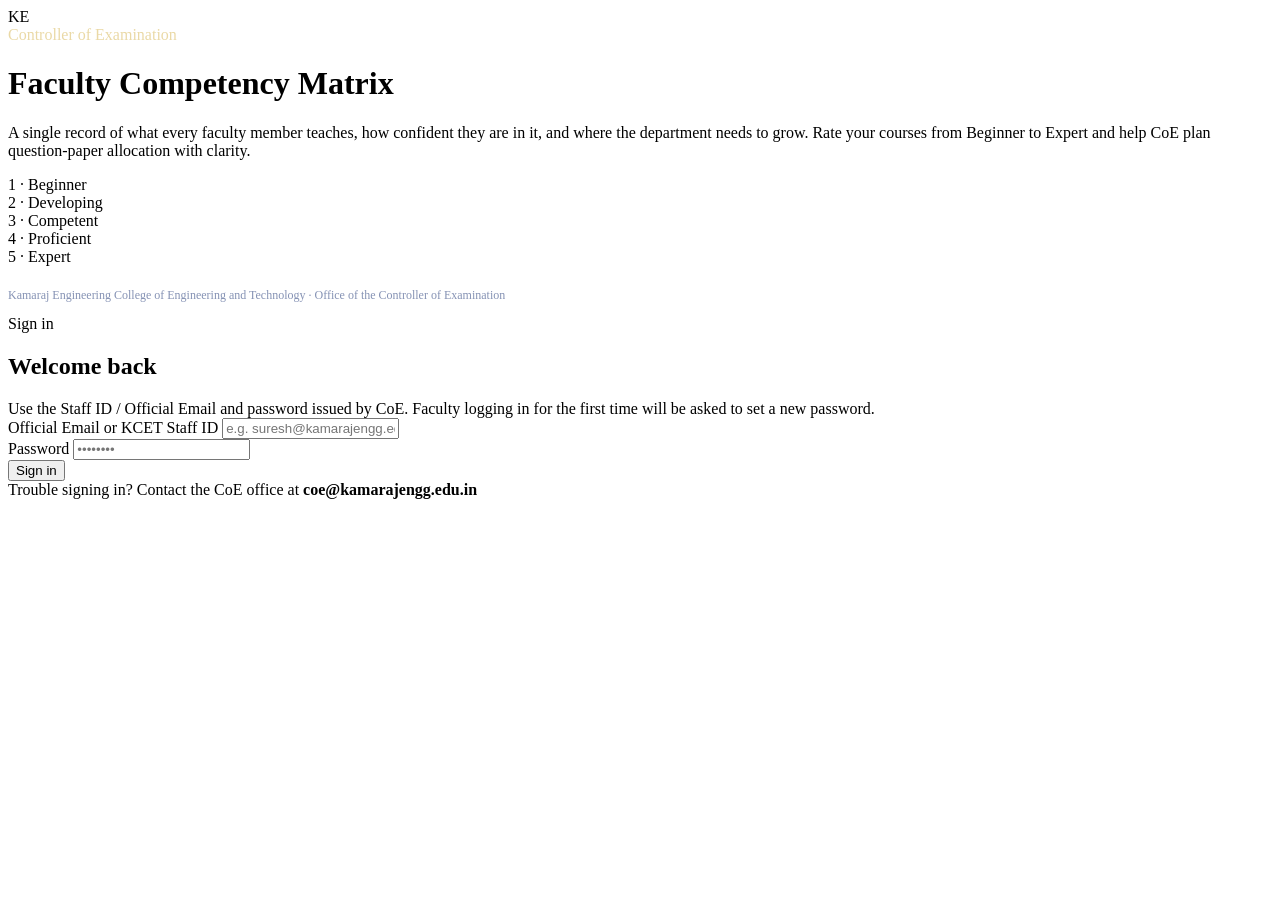
==== index.html @ 2b627d6b "Add files via upload" ====
<!DOCTYPE html>
<html lang="en">
<head>
<meta charset="UTF-8">
<meta name="viewport" content="width=device-width, initial-scale=1.0">
<title>Faculty Competency Matrix | Kamaraj Engineering College of Engineering and Technology</title>
<link rel="preconnect" href="https://fonts.googleapis.com">
<link href="https://fonts.googleapis.com/css2?family=Fraunces:wght@500;600;700&family=Inter:wght@400;500;600;700&family=IBM+Plex+Mono:wght@500;600&display=swap" rel="stylesheet">
<link rel="stylesheet" href="css/style.css">
</head>
<body>

<div class="login-wrap">
  <div class="login-art">
    <div>
      <div class="crest-lg">KE</div>
      <div class="eyebrow" style="color:#EAD9A6">Controller of Examination</div>
      <h1>Faculty Competency Matrix</h1>
      <p>A single record of what every faculty member teaches, how confident they are in it, and where the department needs to grow. Rate your courses from Beginner to Expert and help CoE plan question-paper allocation with clarity.</p>
    </div>
    <div>
      <div class="scale-strip">
        <div class="scale-chip">1 · Beginner</div>
        <div class="scale-chip">2 · Developing</div>
        <div class="scale-chip">3 · Competent</div>
        <div class="scale-chip">4 · Proficient</div>
        <div class="scale-chip">5 · Expert</div>
      </div>
      <p style="margin-top:22px;font-size:12px;color:#8592B4">Kamaraj Engineering College of Engineering and Technology &middot; Office of the Controller of Examination</p>
    </div>
  </div>

  <div class="login-side">
    <div class="login-box">
      <div class="eyebrow">Sign in</div>
      <h2>Welcome back</h2>
      <div class="lede">Use the Staff ID / Official Email and password issued by CoE. Faculty logging in for the first time will be asked to set a new password.</div>

      <form id="loginForm" autocomplete="off">
        <div class="field">
          <label for="loginId">Official Email or KCET Staff ID</label>
          <input type="text" id="loginId" placeholder="e.g. suresh@kamarajengg.edu.in" required>
        </div>
        <div class="field">
          <label for="loginPass">Password</label>
          <input type="password" id="loginPass" placeholder="••••••••" required>
        </div>
        <div class="error-text" id="loginError"></div>
        <button type="submit" class="btn btn-primary btn-block" id="loginBtn">
          <span id="loginBtnText">Sign in</span>
        </button>
      </form>
      <div class="hint mt-16">Trouble signing in? Contact the CoE office at <strong>coe@kamarajengg.edu.in</strong></div>
    </div>
  </div>
</div>

<!-- Force password change modal -->
<div class="modal-overlay" id="pwModal" style="display:none">
  <div class="modal">
    <div class="modal-head">
      <h3>Set a new password</h3>
      <div class="hint mt-8">This is a first-time login (or your password was reset by admin). Please choose a new password to continue.</div>
    </div>
    <div class="modal-body">
      <div class="field">
        <label>New password</label>
        <input type="password" id="newPass1" placeholder="Minimum 6 characters">
      </div>
      <div class="field">
        <label>Confirm new password</label>
        <input type="password" id="newPass2" placeholder="Re-enter new password">
      </div>
      <div class="error-text" id="pwError"></div>
    </div>
    <div class="modal-foot">
      <button class="btn btn-primary" id="pwSaveBtn">Save & Continue</button>
    </div>
  </div>
</div>

<script src="js/config.js"></script>
<script src="js/login.js"></script>
</body>
</html>
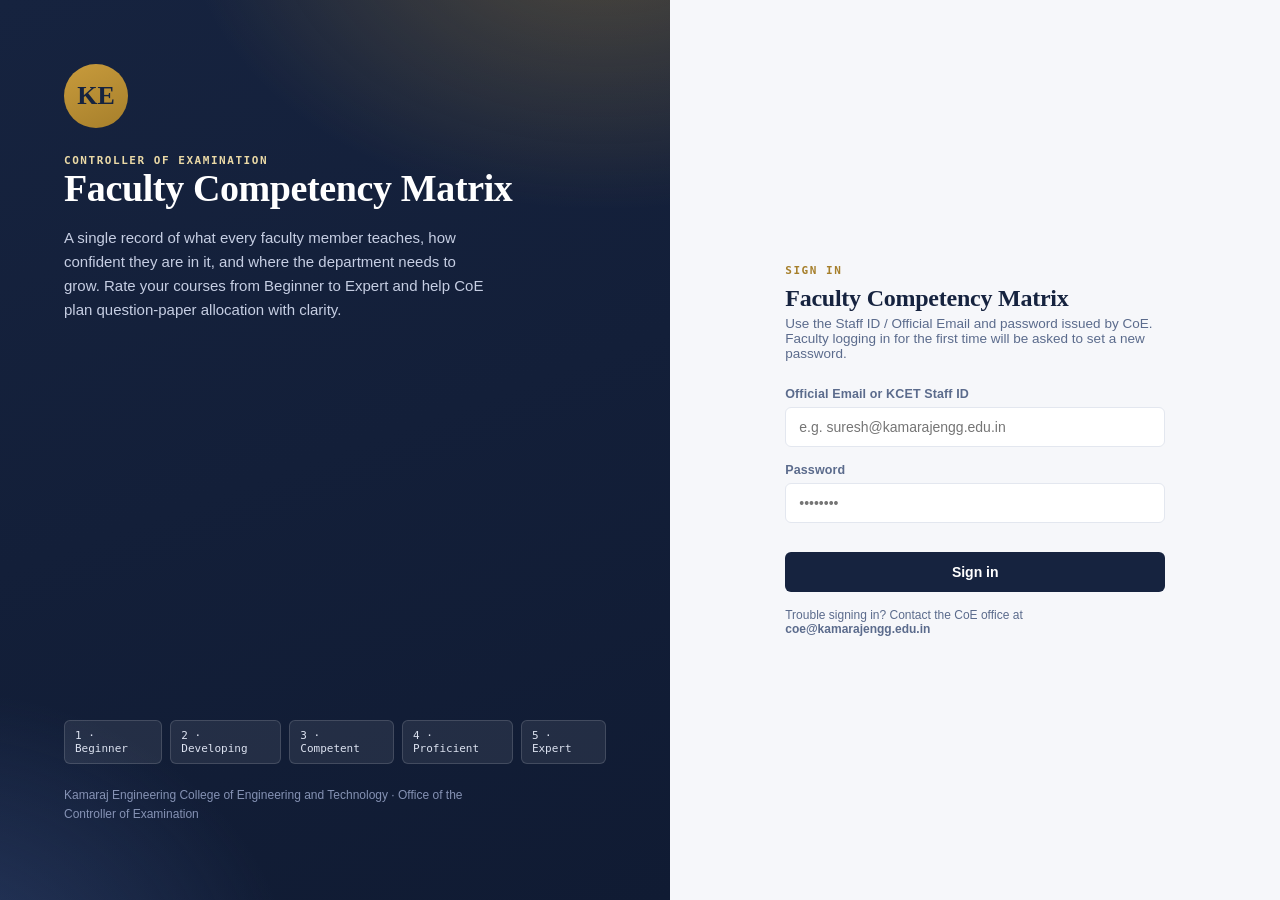
==== commit ada64029: "Update index.html" ====
--- a/index.html
+++ b/index.html
@@ -33,7 +33,7 @@
   <div class="login-side">
     <div class="login-box">
       <div class="eyebrow">Sign in</div>
-      <h2>Welcome back</h2>
+      <h2>Faculty Competency Matrix</h2>
       <div class="lede">Use the Staff ID / Official Email and password issued by CoE. Faculty logging in for the first time will be asked to set a new password.</div>
 
       <form id="loginForm" autocomplete="off">
--- a/css/style.css
+++ b/css/style.css
@@ -0,0 +1,306 @@
+/* ============================================================
+   Kamaraj Engineering College — Faculty Competency Matrix
+   Design tokens
+   ============================================================ */
+:root{
+  --ink:        #16233F;   /* primary deep indigo */
+  --ink-2:      #26385F;   /* slate indigo, secondary surfaces */
+  --ink-3:      #3C5386;   /* lighter indigo, borders/hover */
+  --gold:       #C89B3C;   /* academic gold accent */
+  --gold-dark:  #A67F2B;
+  --paper:      #F6F7FA;   /* app background */
+  --card:       #FFFFFF;
+  --line:       #E3E7EF;
+  --ink-soft:   #5B6B8C;   /* muted text on paper */
+  --success:    #2E7D5B;
+  --success-bg: #E7F4EE;
+  --danger:     #B3402A;
+  --danger-bg:  #FBEAE5;
+  --warn:       #A67F2B;
+  --warn-bg:    #FBF3E1;
+  --lock:       #6B7280;
+
+  --font-display: 'Fraunces', Georgia, serif;
+  --font-body: 'Inter', -apple-system, Segoe UI, Roboto, sans-serif;
+  --font-mono: 'IBM Plex Mono', ui-monospace, monospace;
+
+  --radius: 10px;
+  --radius-sm: 6px;
+  --shadow-sm: 0 1px 2px rgba(22,35,63,.06), 0 1px 1px rgba(22,35,63,.04);
+  --shadow-md: 0 8px 24px rgba(22,35,63,.10);
+  --shadow-lg: 0 20px 48px rgba(22,35,63,.16);
+}
+
+*,*::before,*::after{box-sizing:border-box;}
+html,body{height:100%;}
+body{
+  margin:0;
+  background:var(--paper);
+  color:var(--ink);
+  font-family:var(--font-body);
+  -webkit-font-smoothing:antialiased;
+}
+img{max-width:100%;display:block;}
+a{color:inherit;}
+button{font-family:inherit;}
+
+h1,h2,h3,h4{
+  font-family:var(--font-display);
+  font-weight:600;
+  color:var(--ink);
+  margin:0 0 .4em;
+  letter-spacing:-0.01em;
+}
+
+.eyebrow{
+  font-family:var(--font-mono);
+  font-size:11px;
+  letter-spacing:.14em;
+  text-transform:uppercase;
+  color:var(--gold-dark);
+  font-weight:600;
+}
+
+/* ---------- Layout shells ---------- */
+.app-shell{min-height:100vh;display:flex;flex-direction:column;}
+
+.topbar{
+  background:var(--ink);
+  color:#fff;
+  padding:14px 28px;
+  display:flex;align-items:center;justify-content:space-between;
+  box-shadow:var(--shadow-sm);
+  position:sticky;top:0;z-index:40;
+}
+.topbar .brand{display:flex;align-items:center;gap:12px;}
+.topbar .crest{
+  width:38px;height:38px;border-radius:50%;
+  background:linear-gradient(155deg,var(--gold) 0%, var(--gold-dark) 100%);
+  display:flex;align-items:center;justify-content:center;
+  font-family:var(--font-display);font-weight:700;color:var(--ink);
+  font-size:16px;flex:none;
+}
+.topbar .brand-text .name{font-family:var(--font-display);font-size:17px;font-weight:600;line-height:1.1;}
+.topbar .brand-text .sub{font-size:11px;color:#B9C3DA;letter-spacing:.06em;text-transform:uppercase;}
+.topbar .who{display:flex;align-items:center;gap:14px;font-size:13px;color:#D9DEEC;}
+.topbar .who strong{color:#fff;}
+.btn-ghost-light{
+  background:transparent;border:1px solid rgba(255,255,255,.28);color:#fff;
+  padding:8px 14px;border-radius:var(--radius-sm);cursor:pointer;font-size:13px;font-weight:600;
+  transition:background .15s;
+}
+.btn-ghost-light:hover{background:rgba(255,255,255,.12);}
+
+.container{max-width:1180px;margin:0 auto;padding:28px 24px 60px;width:100%;}
+
+/* ---------- Cards ---------- */
+.card{
+  background:var(--card);
+  border:1px solid var(--line);
+  border-radius:var(--radius);
+  box-shadow:var(--shadow-sm);
+}
+.card-pad{padding:24px;}
+.card-head{
+  display:flex;align-items:center;justify-content:space-between;gap:12px;
+  padding:18px 24px;border-bottom:1px solid var(--line);
+}
+.card-head h2{font-size:18px;margin:0;}
+.card-head h3{font-size:15px;margin:0;}
+
+/* ---------- Buttons ---------- */
+.btn{
+  display:inline-flex;align-items:center;justify-content:center;gap:8px;
+  padding:11px 20px;border-radius:var(--radius-sm);border:1px solid transparent;
+  font-size:14px;font-weight:600;cursor:pointer;transition:transform .1s, box-shadow .15s, background .15s, opacity .15s;
+}
+.btn:active{transform:translateY(1px);}
+.btn:disabled{opacity:.5;cursor:not-allowed;}
+.btn-primary{background:var(--ink);color:#fff;}
+.btn-primary:hover:not(:disabled){background:var(--ink-2);}
+.btn-gold{background:var(--gold);color:var(--ink);}
+.btn-gold:hover:not(:disabled){background:var(--gold-dark);color:#fff;}
+.btn-outline{background:#fff;color:var(--ink);border-color:var(--line);}
+.btn-outline:hover:not(:disabled){border-color:var(--ink-3);}
+.btn-danger{background:var(--danger-bg);color:var(--danger);}
+.btn-danger:hover:not(:disabled){background:var(--danger);color:#fff;}
+.btn-success{background:var(--success-bg);color:var(--success);}
+.btn-success:hover:not(:disabled){background:var(--success);color:#fff;}
+.btn-sm{padding:7px 12px;font-size:12.5px;}
+.btn-block{width:100%;}
+
+/* ---------- Forms ---------- */
+label{font-size:12.5px;font-weight:600;color:var(--ink-soft);display:block;margin-bottom:6px;letter-spacing:.01em;}
+input[type=text],input[type=email],input[type=password],input[type=number],select,textarea{
+  width:100%;padding:11px 13px;border:1px solid var(--line);border-radius:var(--radius-sm);
+  font-size:14px;font-family:inherit;background:#fff;color:var(--ink);
+  transition:border-color .15s, box-shadow .15s;
+}
+input:focus,select:focus,textarea:focus{
+  outline:none;border-color:var(--ink-3);box-shadow:0 0 0 3px rgba(60,83,134,.14);
+}
+.field{margin-bottom:16px;}
+.hint{font-size:12px;color:var(--ink-soft);margin-top:5px;}
+.error-text{font-size:12.5px;color:var(--danger);margin-top:8px;min-height:1em;}
+
+/* ---------- Login page ---------- */
+.login-wrap{
+  min-height:100vh;display:grid;grid-template-columns:1.1fr 1fr;
+  background:var(--ink);
+}
+.login-art{
+  position:relative;overflow:hidden;color:#fff;padding:64px;display:flex;flex-direction:column;justify-content:space-between;
+  background:
+    radial-gradient(700px 500px at 90% -10%, rgba(200,155,60,.35), transparent 60%),
+    radial-gradient(600px 500px at -10% 110%, rgba(60,83,134,.55), transparent 60%),
+    linear-gradient(160deg,var(--ink) 0%, #101B33 100%);
+}
+.login-art .crest-lg{
+  width:64px;height:64px;border-radius:50%;
+  background:linear-gradient(155deg,var(--gold),var(--gold-dark));
+  display:flex;align-items:center;justify-content:center;font-family:var(--font-display);
+  font-weight:700;font-size:26px;color:var(--ink);margin-bottom:26px;
+}
+.login-art h1{color:#fff;font-size:38px;line-height:1.15;max-width:460px;}
+.login-art p{color:#C6CEE3;font-size:15px;max-width:420px;line-height:1.6;}
+.scale-strip{display:flex;gap:8px;margin-top:34px;}
+.scale-chip{
+  font-family:var(--font-mono);font-size:11px;padding:8px 10px;border-radius:6px;
+  background:rgba(255,255,255,.08);border:1px solid rgba(255,255,255,.14);color:#DCE2F0;
+}
+.login-side{background:var(--paper);display:flex;align-items:center;justify-content:center;padding:40px;}
+.login-box{width:100%;max-width:380px;}
+.login-box .eyebrow{margin-bottom:8px;}
+.login-box h2{font-size:24px;margin-bottom:4px;}
+.login-box .lede{color:var(--ink-soft);font-size:13.5px;margin-bottom:26px;}
+
+/* ---------- Table ---------- */
+table{width:100%;border-collapse:collapse;font-size:13.5px;}
+thead th{
+  text-align:left;font-size:11px;letter-spacing:.06em;text-transform:uppercase;
+  color:var(--ink-soft);padding:10px 14px;border-bottom:1px solid var(--line);background:#FBFBFD;
+}
+tbody td{padding:12px 14px;border-bottom:1px solid var(--line);vertical-align:middle;}
+tbody tr:hover{background:#FAFBFD;}
+.table-wrap{overflow-x:auto;}
+
+/* ---------- Badges ---------- */
+.badge{
+  display:inline-flex;align-items:center;gap:5px;padding:4px 10px;border-radius:99px;
+  font-size:11.5px;font-weight:700;letter-spacing:.02em;
+}
+.badge-success{background:var(--success-bg);color:var(--success);}
+.badge-danger{background:var(--danger-bg);color:var(--danger);}
+.badge-warn{background:var(--warn-bg);color:var(--warn);}
+.badge-lock{background:#EEF0F4;color:var(--lock);}
+.badge-gold{background:#FBF1DC;color:var(--gold-dark);}
+
+/* ---------- Competency rating ladder (signature element) ---------- */
+.rating-ladder{display:flex;gap:4px;}
+.rung{
+  width:34px;height:30px;border-radius:5px;border:1px solid var(--line);
+  display:flex;align-items:center;justify-content:center;cursor:pointer;
+  font-family:var(--font-mono);font-size:12px;font-weight:600;color:var(--ink-soft);
+  background:#fff;transition:all .12s;user-select:none;
+}
+.rung:hover{border-color:var(--ink-3);}
+.rung.active{color:#fff;border-color:transparent;}
+.rung[data-v="1"].active{background:#B3402A;}
+.rung[data-v="2"].active{background:#C4713B;}
+.rung[data-v="3"].active{background:#C89B3C;}
+.rung[data-v="4"].active{background:#6E8B4F;}
+.rung[data-v="5"].active{background:#2E7D5B;}
+.ladder-label{font-size:11px;color:var(--ink-soft);margin-top:4px;font-family:var(--font-mono);}
+.ladder-cell{min-width:210px;}
+
+.legend-strip{display:flex;flex-wrap:wrap;gap:10px;margin:6px 0 0;}
+.legend-item{display:flex;align-items:center;gap:6px;font-size:12px;color:var(--ink-soft);}
+.legend-dot{width:10px;height:10px;border-radius:3px;}
+
+/* ---------- Toggle switch ---------- */
+.switch{position:relative;display:inline-block;width:42px;height:24px;flex:none;}
+.switch input{opacity:0;width:0;height:0;}
+.slider{position:absolute;cursor:pointer;inset:0;background:#D7DBE5;border-radius:99px;transition:.15s;}
+.slider::before{content:"";position:absolute;height:18px;width:18px;left:3px;top:3px;background:#fff;border-radius:50%;transition:.15s;box-shadow:var(--shadow-sm);}
+.switch input:checked + .slider{background:var(--success);}
+.switch input:checked + .slider::before{transform:translateX(18px);}
+
+/* ---------- Utility ---------- */
+.flex{display:flex;}
+.flex-between{display:flex;align-items:center;justify-content:space-between;}
+.gap-8{gap:8px;} .gap-12{gap:12px;} .gap-16{gap:16px;}
+.grid-2{display:grid;grid-template-columns:1fr 1fr;gap:18px;}
+.grid-3{display:grid;grid-template-columns:repeat(3,1fr);gap:16px;}
+.grid-4{display:grid;grid-template-columns:repeat(4,1fr);gap:16px;}
+.muted{color:var(--ink-soft);}
+.mt-8{margin-top:8px;} .mt-16{margin-top:16px;} .mt-24{margin-top:24px;} .mt-32{margin-top:32px;}
+.mb-8{margin-bottom:8px;} .mb-16{margin-bottom:16px;} .mb-24{margin-bottom:24px;}
+.center{text-align:center;}
+.divider{height:1px;background:var(--line);margin:22px 0;}
+.pill-select{padding:9px 12px;border-radius:99px;border:1px solid var(--line);background:#fff;font-size:13px;font-weight:600;}
+
+.stat-card{padding:18px 20px;border-radius:var(--radius);background:#fff;border:1px solid var(--line);}
+.stat-card .num{font-family:var(--font-display);font-size:30px;font-weight:600;color:var(--ink);}
+.stat-card .label{font-size:12px;color:var(--ink-soft);text-transform:uppercase;letter-spacing:.06em;margin-top:2px;}
+
+.tabs{display:flex;gap:4px;border-bottom:1px solid var(--line);margin-bottom:22px;flex-wrap:wrap;}
+.tab-btn{
+  padding:11px 18px;border:none;background:none;cursor:pointer;font-size:13.5px;font-weight:600;
+  color:var(--ink-soft);border-bottom:2px solid transparent;margin-bottom:-1px;
+}
+.tab-btn.active{color:var(--ink);border-bottom-color:var(--gold);}
+.tab-panel{display:none;}
+.tab-panel.active{display:block;}
+
+.toast-stack{position:fixed;bottom:24px;right:24px;display:flex;flex-direction:column;gap:10px;z-index:100;}
+.toast{
+  background:var(--ink);color:#fff;padding:13px 18px;border-radius:var(--radius-sm);box-shadow:var(--shadow-lg);
+  font-size:13.5px;min-width:240px;animation:slideIn .18s ease;
+}
+.toast.error{background:var(--danger);}
+.toast.success{background:var(--success);}
+@keyframes slideIn{from{opacity:0;transform:translateY(8px);}to{opacity:1;transform:translateY(0);}}
+
+.modal-overlay{
+  position:fixed;inset:0;background:rgba(16,27,51,.55);display:flex;align-items:center;justify-content:center;
+  z-index:80;padding:20px;
+}
+.modal{background:#fff;border-radius:var(--radius);max-width:460px;width:100%;box-shadow:var(--shadow-lg);}
+.modal-head{padding:20px 24px;border-bottom:1px solid var(--line);}
+.modal-body{padding:22px 24px;}
+.modal-foot{padding:16px 24px;border-top:1px solid var(--line);display:flex;justify-content:flex-end;gap:10px;}
+
+.loader{
+  width:20px;height:20px;border:2.5px solid rgba(255,255,255,.35);border-top-color:#fff;border-radius:50%;
+  animation:spin .7s linear infinite;
+}
+.loader.dark{border:2.5px solid rgba(22,35,63,.2);border-top-color:var(--ink);}
+@keyframes spin{to{transform:rotate(360deg);}}
+
+.overlay-block{
+  position:fixed;inset:0;background:rgba(246,247,250,.7);display:flex;align-items:center;justify-content:center;
+  z-index:90;
+}
+
+.empty-state{text-align:center;padding:50px 20px;color:var(--ink-soft);}
+.empty-state .glyph{font-size:34px;margin-bottom:10px;}
+
+.locked-banner{
+  background:var(--warn-bg);border:1px solid #EEDBA8;color:var(--warn);
+  padding:14px 18px;border-radius:var(--radius-sm);font-size:13.5px;display:flex;align-items:center;gap:10px;
+}
+.submitted-banner{
+  background:var(--success-bg);border:1px solid #C9E6D6;color:var(--success);
+  padding:14px 18px;border-radius:var(--radius-sm);font-size:13.5px;display:flex;align-items:center;gap:10px;
+}
+
+@media (max-width: 900px){
+  .login-wrap{grid-template-columns:1fr;}
+  .login-art{display:none;}
+  .grid-2,.grid-3,.grid-4{grid-template-columns:1fr;}
+}
+
+.q-lock{
+  display:inline-flex;align-items:center;gap:6px;padding:4px 10px;border-radius:99px;
+  background:#EEF0F4;color:var(--lock);font-size:11px;font-weight:700;
+}
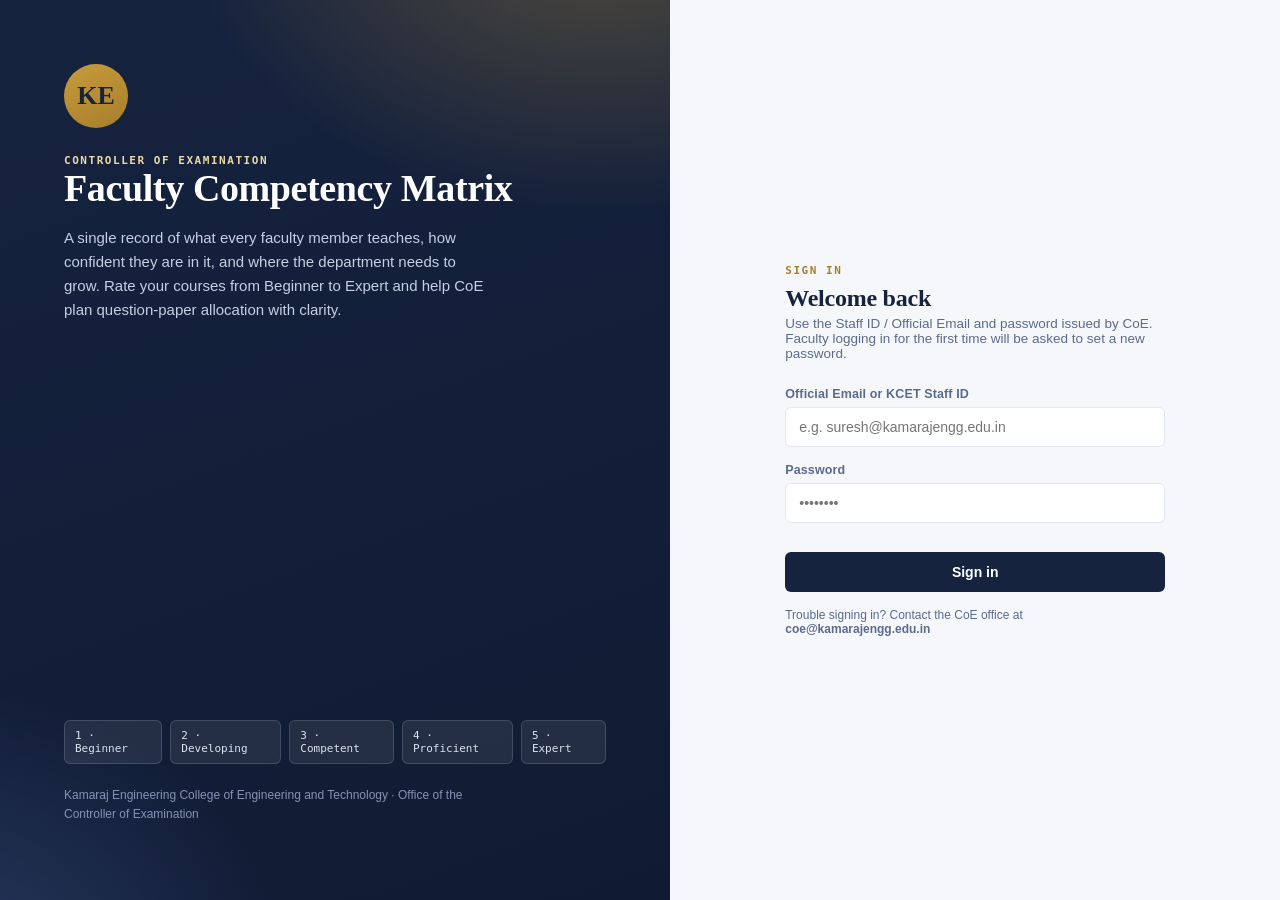
==== commit eb3e50df: "Update index.html" ====
--- a/index.html
+++ b/index.html
@@ -33,7 +33,7 @@
   <div class="login-side">
     <div class="login-box">
       <div class="eyebrow">Sign in</div>
-      <h2>Faculty Competency Matrix</h2>
+      <h2>Welcome back</h2>
       <div class="lede">Use the Staff ID / Official Email and password issued by CoE. Faculty logging in for the first time will be asked to set a new password.</div>
 
       <form id="loginForm" autocomplete="off">
